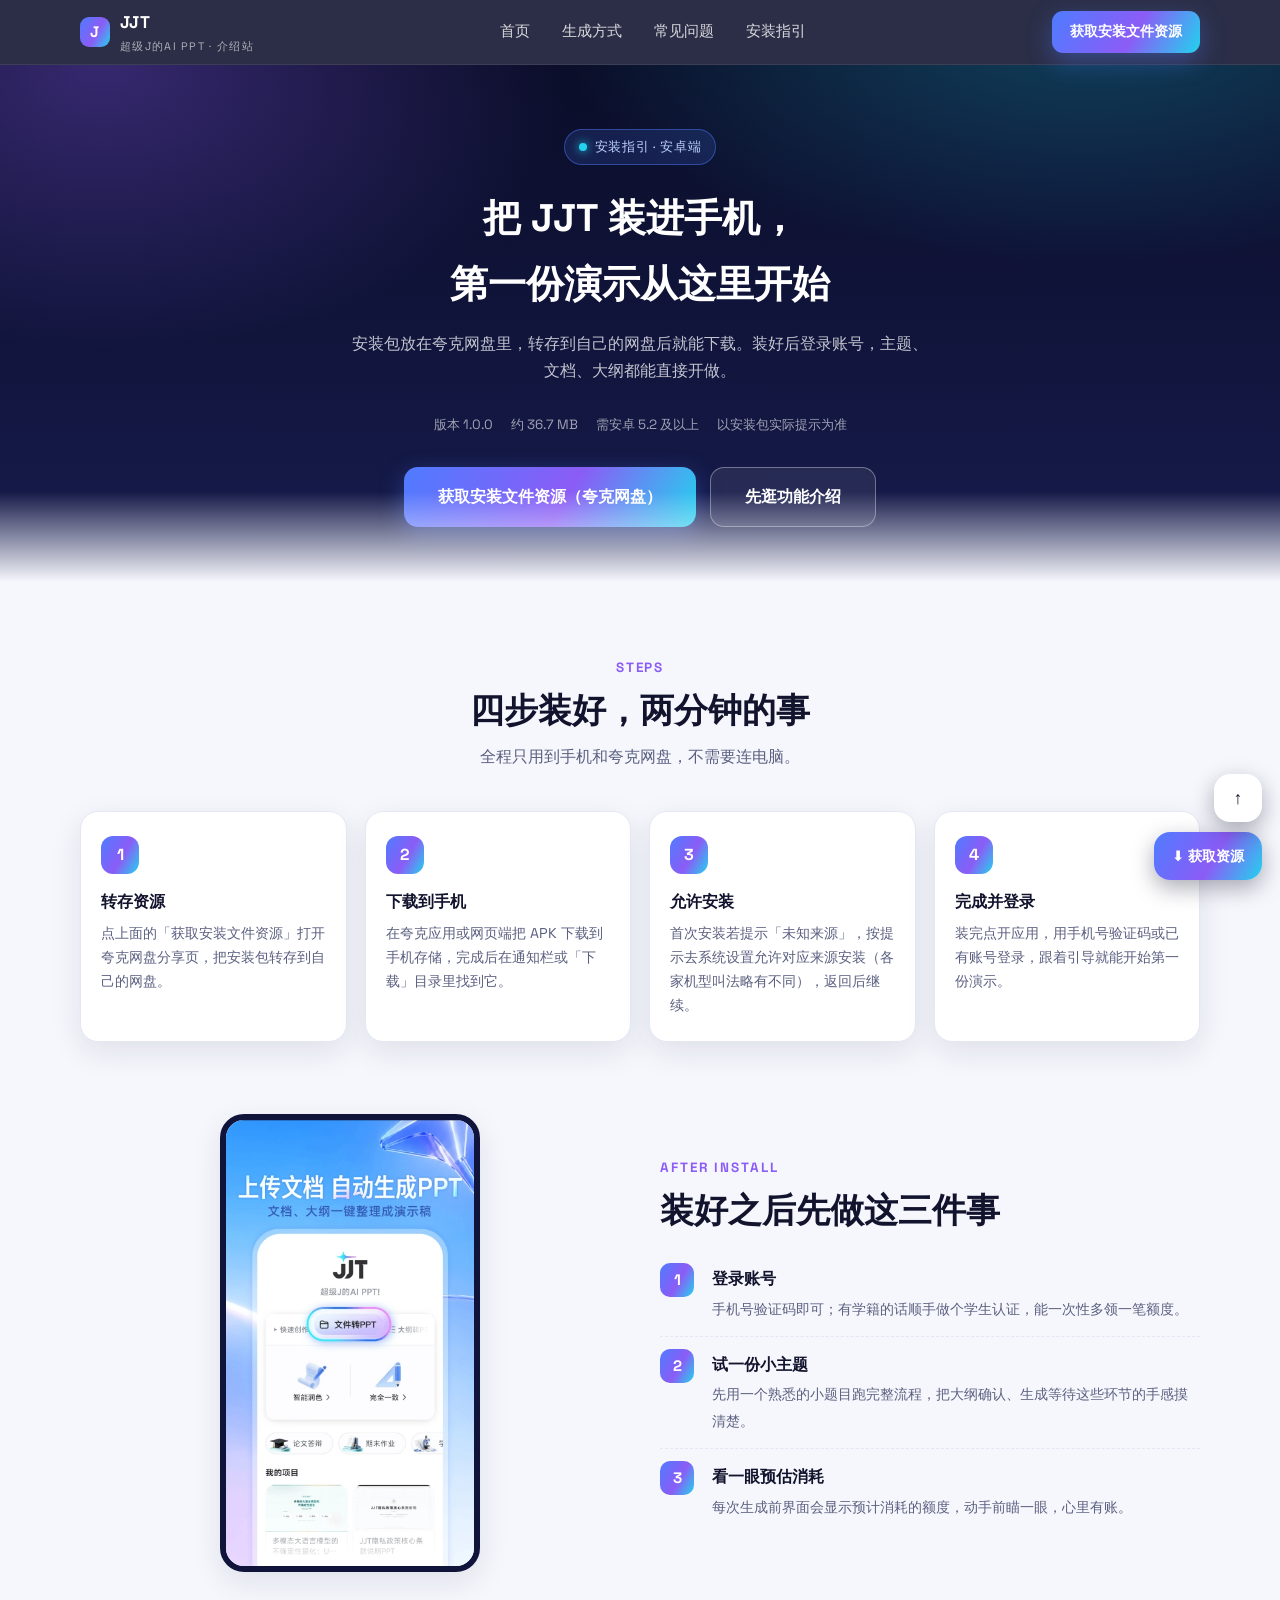
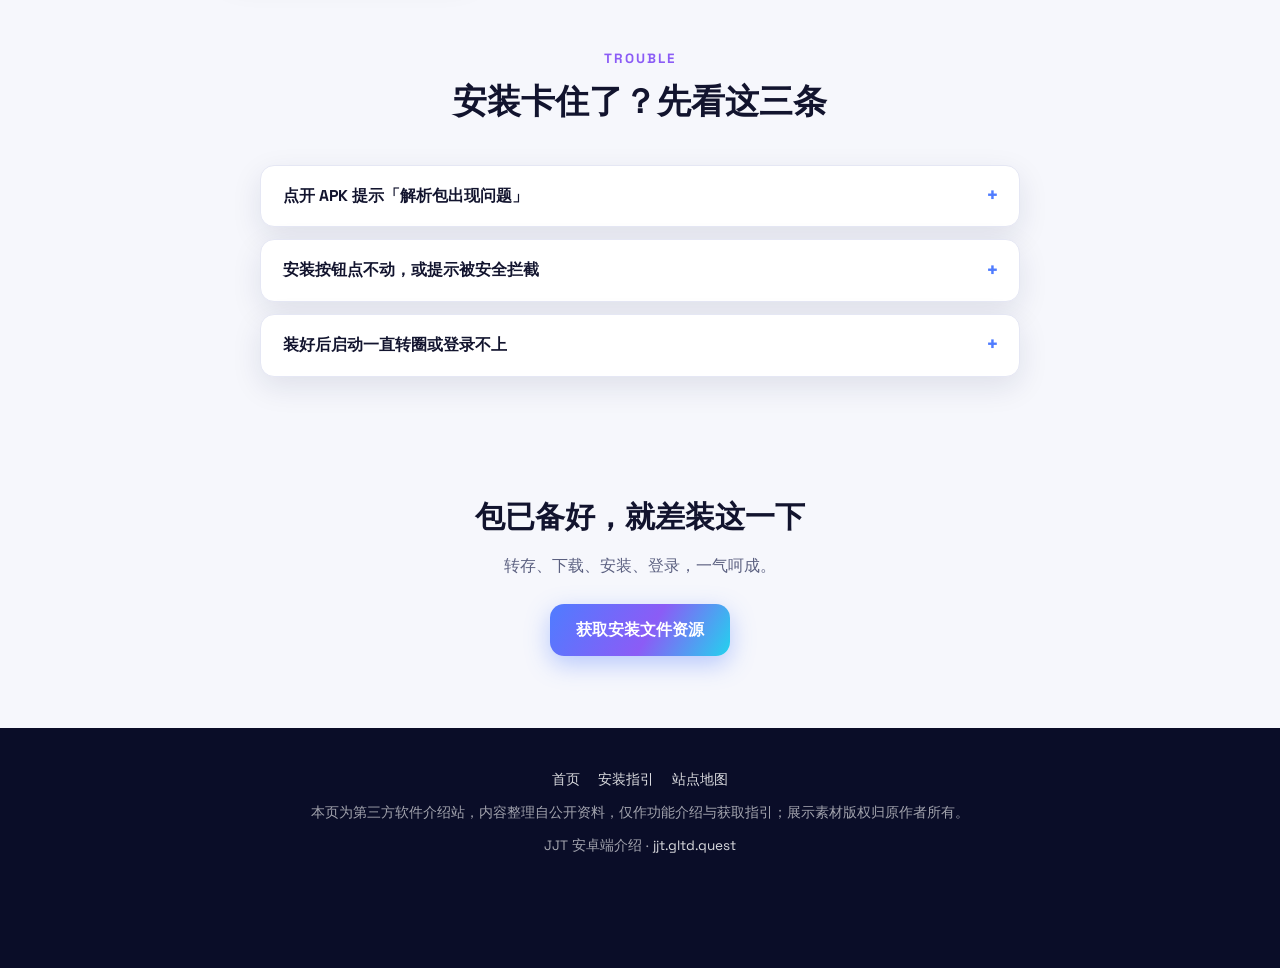
==== download.html @ 3115c352 "update" ====
<!DOCTYPE html>
<html lang="zh-CN">
<head>
  <meta charset="UTF-8">
  <meta name="viewport" content="width=device-width, initial-scale=1.0">
  <title>JJT 安卓安装包获取与安装步骤 · 装好就能开做演示</title>
  <meta name="description" content="从夸克网盘转存 JJT（超级J的AI PPT）安卓安装包，按四步完成安装并登录，解析失败、安装被拦截等常见问题也在这里一并给出处理办法。">
  <link rel="icon" href="/assets/img/favicon.svg" type="image/svg+xml">
  <link rel="preconnect" href="https://fonts.googleapis.com">
  <link rel="preconnect" href="https://fonts.gstatic.com" crossorigin>
  <link href="https://fonts.googleapis.com/css2?family=Space+Grotesk:wght@500;700&display=swap" rel="stylesheet">
  <link rel="stylesheet" href="/assets/css/style.css">
</head>
<body>

<header class="site-header">
  <div class="wrap header-in">
    <a class="brand" href="/">
      <span class="logo-dot">J</span>
      <span>JJT<small>超级J的AI PPT · 介绍站</small></span>
    </a>
    <nav class="site-nav" aria-label="站内导航">
      <ul>
        <li><a href="/">首页</a></li>
        <li><a href="/#ways">生成方式</a></li>
        <li><a href="/#faq">常见问题</a></li>
        <li><a href="/download.html">安装指引</a></li>
      </ul>
    </nav>
    <div class="header-cta">
      <a class="btn btn-primary btn-sm" data-link="download" href="#">获取安装文件资源</a>
    </div>
    <button class="nav-toggle" aria-label="打开菜单" aria-expanded="false"><span></span></button>
  </div>
</header>

<!-- 下载首屏 -->
<section class="stage">
  <div class="wrap dl-hero">
    <span class="kicker"><span class="dot"></span>安装指引 · 安卓端</span>
    <h1>把 JJT 装进手机，<br>第一份演示从这里开始</h1>
    <p class="sub">安装包放在夸克网盘里，转存到自己的网盘后就能下载。装好后登录账号，主题、文档、大纲都能直接开做。</p>
    <div class="dl-meta">
      <span>版本 1.0.0</span>
      <span>约 36.7 MB</span>
      <span>需安卓 5.2 及以上</span>
      <span>以安装包实际提示为准</span>
    </div>
    <div class="dl-actions">
      <a class="btn btn-primary" data-link="download" href="#">获取安装文件资源（夸克网盘）</a>
      <a class="btn btn-ghost-light" href="/">先逛功能介绍</a>
    </div>
  </div>
</section>

<!-- 安装步骤 -->
<section class="section" id="steps">
  <div class="wrap">
    <div class="section-head" style="text-align:center; margin-left:auto; margin-right:auto;">
      <span class="tag">Steps</span>
      <h2>四步装好，两分钟的事</h2>
      <p>全程只用到手机和夸克网盘，不需要连电脑。</p>
    </div>
    <div class="steps-grid">
      <div class="slide-card step">
        <div class="no">1</div>
        <h3>转存资源</h3>
        <p>点上面的「获取安装文件资源」打开夸克网盘分享页，把安装包转存到自己的网盘。</p>
      </div>
      <div class="slide-card step">
        <div class="no">2</div>
        <h3>下载到手机</h3>
        <p>在夸克应用或网页端把 APK 下载到手机存储，完成后在通知栏或「下载」目录里找到它。</p>
      </div>
      <div class="slide-card step">
        <div class="no">3</div>
        <h3>允许安装</h3>
        <p>首次安装若提示「未知来源」，按提示去系统设置允许对应来源安装（各家机型叫法略有不同），返回后继续。</p>
      </div>
      <div class="slide-card step">
        <div class="no">4</div>
        <h3>完成并登录</h3>
        <p>装完点开应用，用手机号验证码或已有账号登录，跟着引导就能开始第一份演示。</p>
      </div>
    </div>
  </div>
</section>

<!-- 截图一瞥 -->
<section class="section" style="padding-top:0;">
  <div class="wrap split">
    <div class="phone-inline">
      <img src="/assets/img/03_409x735.jpeg" width="409" height="735" alt="JJT 编辑界面：不满意让 AI 继续改" loading="lazy">
    </div>
    <div>
      <div class="section-head" style="margin-bottom:18px;">
        <span class="tag">After Install</span>
        <h2>装好之后先做这三件事</h2>
      </div>
      <ol class="order-list">
        <li><b>登录账号</b><span>手机号验证码即可；有学籍的话顺手做个学生认证，能一次性多领一笔额度。</span></li>
        <li><b>试一份小主题</b><span>先用一个熟悉的小题目跑完整流程，把大纲确认、生成等待这些环节的手感摸清楚。</span></li>
        <li><b>看一眼预估消耗</b><span>每次生成前界面会显示预计消耗的额度，动手前瞄一眼，心里有账。</span></li>
      </ol>
    </div>
  </div>
</section>

<!-- 常见安装问题 -->
<section class="section" id="dl-faq" style="padding-top:0;">
  <div class="wrap">
    <div class="section-head" style="text-align:center; margin-left:auto; margin-right:auto;">
      <span class="tag">Trouble</span>
      <h2>安装卡住了？先看这三条</h2>
    </div>
    <div class="faq dl-faq">
      <details>
        <summary>点开 APK 提示「解析包出现问题」</summary>
        <div class="faq-body">多半是下载中断导致文件不完整。回到网盘重新下载一次，装前核对文件大小仍在 36.7 MB 左右再安装。</div>
      </details>
      <details>
        <summary>安装按钮点不动，或提示被安全拦截</summary>
        <div class="faq-body">进系统设置的应用安装权限里，允许本次来源安装；个别机型的安全软件也会拦，先把「安装未知应用」的开关对本次安装放开，装完再按需收回。</div>
      </details>
      <details>
        <summary>装好后启动一直转圈或登录不上</summary>
        <div class="faq-body">首次启动需要联网验证账号。在 Wi-Fi 与流量之间切换一次再试，仍不行就清一次应用缓存重开；验证码收不到时先等 60 秒再重发。</div>
      </details>
    </div>
  </div>
</section>

<!-- CTA -->
<section class="section" style="padding-top:0;">
  <div class="wrap cta-band">
    <h2>包已备好，就差装这一下</h2>
    <p>转存、下载、安装、登录，一气呵成。</p>
    <a class="btn btn-primary" data-link="download" href="#">获取安装文件资源</a>
  </div>
</section>

<footer class="site-footer">
  <div class="wrap footer-in">
    <div class="foot-nav">
      <a href="/">首页</a>
      <a href="/download.html">安装指引</a>
      <a href="/sitemap.xml">站点地图</a>
    </div>
    <p>本页为第三方软件介绍站，内容整理自公开资料，仅作功能介绍与获取指引；展示素材版权归原作者所有。</p>
    <p>JJT 安卓端介绍 · <a href="https://jjt.gltd.quest/">jjt.gltd.quest</a></p>
  </div>
</footer>

<!-- 右下角浮动按钮 -->
<div class="fab-wrap">
  <button class="fab fab-top" aria-label="返回顶部">↑</button>
  <a class="fab fab-dl" data-link="download" href="#" aria-label="获取安装文件资源">⬇ 获取资源</a>
</div>

<script src="/assets/js/links.js"></script>
<script src="/assets/js/main.js"></script>
</body>
</html>
---- assets/css/style.css ----
/* =========================================================
   JJT 介绍站 · 「放映厅」主题
   深蓝紫舞台 + 极光渐变 + 幻灯片框母题
   ========================================================= */
:root {
  --ink: #12142e;
  --muted: #5b6080;
  --stage-1: #0a0d28;
  --stage-2: #171c4e;
  --acc-blue: #4f7cff;
  --acc-violet: #8b5cf6;
  --acc-cyan: #22d3ee;
  --bg: #f6f7fc;
  --card: #ffffff;
  --line: #e5e7f4;
  --grad: linear-gradient(120deg, var(--acc-blue), var(--acc-violet) 55%, var(--acc-cyan));
  --radius: 18px;
  --shadow: 0 10px 30px rgba(23, 28, 78, 0.10);
}

* { box-sizing: border-box; margin: 0; padding: 0; }

html { scroll-behavior: smooth; }

body {
  font-family: "Space Grotesk", "PingFang SC", "Hiragino Sans GB", "Microsoft YaHei", system-ui, sans-serif;
  color: var(--ink);
  background: var(--bg);
  line-height: 1.7;
  -webkit-font-smoothing: antialiased;
}

img { max-width: 100%; height: auto; display: block; }

a { color: var(--acc-blue); text-decoration: none; }
a:hover { text-decoration: underline; }

.wrap { width: min(1120px, 92%); margin: 0 auto; }

/* ---------- 顶部导航 ---------- */
.site-header {
  position: sticky;
  top: 0;
  z-index: 60;
  background: rgba(10, 13, 40, 0.86);
  backdrop-filter: blur(12px);
  border-bottom: 1px solid rgba(255, 255, 255, 0.08);
}

.header-in {
  display: flex;
  align-items: center;
  justify-content: space-between;
  gap: 16px;
  min-height: 64px;
}

.brand {
  display: inline-flex;
  align-items: center;
  gap: 10px;
  color: #fff;
  font-weight: 700;
  font-size: 1.06rem;
  letter-spacing: 0.02em;
  text-decoration: none;
}
.brand:hover { text-decoration: none; }

.brand .logo-dot {
  width: 30px; height: 30px;
  border-radius: 9px;
  background: var(--grad);
  display: inline-flex;
  align-items: center;
  justify-content: center;
  color: #fff;
  font-weight: 700;
  font-size: 0.95rem;
}

.brand small {
  display: block;
  font-size: 0.68rem;
  font-weight: 400;
  color: rgba(255, 255, 255, 0.62);
  letter-spacing: 0.12em;
}

.site-nav ul {
  display: flex;
  align-items: center;
  gap: 4px;
  list-style: none;
}

.site-nav a {
  display: block;
  padding: 8px 14px;
  border-radius: 10px;
  color: rgba(255, 255, 255, 0.82);
  font-size: 0.92rem;
}
.site-nav a:hover {
  color: #fff;
  background: rgba(255, 255, 255, 0.08);
  text-decoration: none;
}

.header-cta {
  flex-shrink: 0;
}

.nav-toggle {
  display: none;
  background: rgba(255, 255, 255, 0.10);
  border: 1px solid rgba(255, 255, 255, 0.22);
  border-radius: 10px;
  width: 42px;
  height: 38px;
  cursor: pointer;
  position: relative;
}
.nav-toggle span,
.nav-toggle::before,
.nav-toggle::after {
  content: "";
  position: absolute;
  left: 10px;
  right: 10px;
  height: 2px;
  border-radius: 2px;
  background: #fff;
  transition: transform 0.25s ease, opacity 0.25s ease;
}
.nav-toggle::before { top: 11px; }
.nav-toggle span { top: 18px; }
.nav-toggle::after { top: 25px; }
.nav-open .nav-toggle::before { transform: translateY(7px) rotate(45deg); }
.nav-open .nav-toggle span { opacity: 0; }
.nav-open .nav-toggle::after { transform: translateY(-7px) rotate(-45deg); }

/* ---------- 按钮 ---------- */
.btn {
  display: inline-flex;
  align-items: center;
  justify-content: center;
  gap: 8px;
  padding: 13px 26px;
  border-radius: 14px;
  font-weight: 700;
  font-size: 0.98rem;
  border: none;
  cursor: pointer;
  transition: transform 0.15s ease, box-shadow 0.15s ease;
}
.btn:hover { text-decoration: none; transform: translateY(-2px); }

.btn-primary {
  background: var(--grad);
  color: #fff;
  box-shadow: 0 8px 24px rgba(79, 124, 255, 0.38);
}

.btn-ghost-light {
  background: rgba(255, 255, 255, 0.08);
  color: #fff;
  border: 1px solid rgba(255, 255, 255, 0.35);
}

.btn-ghost {
  background: #fff;
  color: var(--acc-blue);
  border: 1.5px solid var(--acc-blue);
}

.btn-sm { padding: 9px 18px; font-size: 0.88rem; border-radius: 11px; }

/* ---------- 舞台首屏 ---------- */
.stage {
  position: relative;
  background:
    radial-gradient(900px 420px at 85% -10%, rgba(34, 211, 238, 0.28), transparent 60%),
    radial-gradient(760px 460px at 8% 0%, rgba(139, 92, 246, 0.34), transparent 62%),
    linear-gradient(180deg, var(--stage-1), var(--stage-2));
  color: #fff;
  overflow: hidden;
}

.stage::after {
  content: "";
  position: absolute;
  inset: auto 0 -1px 0;
  height: 90px;
  background: linear-gradient(180deg, transparent, var(--bg));
  pointer-events: none;
}

.hero {
  display: grid;
  grid-template-columns: 1.15fr 1fr;
  gap: 48px;
  align-items: center;
  padding: 76px 0 96px;
}

.kicker {
  display: inline-flex;
  align-items: center;
  gap: 8px;
  padding: 6px 14px;
  border-radius: 999px;
  background: rgba(79, 124, 255, 0.16);
  border: 1px solid rgba(79, 124, 255, 0.45);
  color: #bcd0ff;
  font-size: 0.82rem;
  letter-spacing: 0.06em;
  margin-bottom: 20px;
}

.kicker .dot {
  width: 8px; height: 8px;
  border-radius: 50%;
  background: var(--acc-cyan);
  box-shadow: 0 0 10px var(--acc-cyan);
}

.hero h1 {
  font-size: clamp(1.9rem, 4vw, 3rem);
  line-height: 1.28;
  letter-spacing: 0.01em;
  margin-bottom: 18px;
}

.hero h1 .hl {
  background: var(--grad);
  -webkit-background-clip: text;
  background-clip: text;
  color: transparent;
}

.hero .lead {
  color: rgba(255, 255, 255, 0.78);
  font-size: 1.02rem;
  max-width: 34em;
  margin-bottom: 30px;
}

.hero-actions { display: flex; flex-wrap: wrap; gap: 14px; margin-bottom: 34px; }

.hero-facts {
  display: flex;
  flex-wrap: wrap;
  gap: 10px 26px;
  color: rgba(255, 255, 255, 0.66);
  font-size: 0.86rem;
}
.hero-facts b { color: #fff; font-size: 1.05rem; margin-right: 4px; }

/* 手机框展示 */
.hero-shots {
  position: relative;
  display: flex;
  justify-content: center;
  gap: 18px;
}

.phone {
  width: 46%;
  max-width: 220px;
  border-radius: 26px;
  border: 6px solid rgba(255, 255, 255, 0.14);
  box-shadow: 0 24px 60px rgba(0, 0, 0, 0.45);
  overflow: hidden;
  background: #0d1030;
}

.phone img { width: 100%; }

.phone.tilt-a { transform: rotate(-3deg) translateY(16px); }
.phone.tilt-b { transform: rotate(2.5deg) translateY(-10px); }

/* ---------- 通用区块 ---------- */
.section { padding: 72px 0; }
.section-head { max-width: 40em; margin-bottom: 40px; }
.section-head .tag {
  color: var(--acc-violet);
  font-weight: 700;
  font-size: 0.84rem;
  letter-spacing: 0.14em;
  text-transform: uppercase;
}
.section-head h2 {
  font-size: clamp(1.5rem, 3vw, 2.1rem);
  line-height: 1.35;
  margin: 8px 0 10px;
}
.section-head p { color: var(--muted); }

/* 幻灯片卡片 */
.slide-card {
  background: var(--card);
  border: 1px solid var(--line);
  border-radius: var(--radius);
  box-shadow: var(--shadow);
  overflow: hidden;
}

/* ---------- 功能亮点 ---------- */
.grid-6 {
  display: grid;
  grid-template-columns: repeat(3, 1fr);
  gap: 20px;
}

.feat {
  padding: 26px 24px 24px;
  position: relative;
}
.feat::before {
  content: "";
  position: absolute;
  top: 0; left: 0; right: 0;
  height: 4px;
  background: var(--grad);
  opacity: 0.85;
}
.feat .ico {
  width: 46px; height: 46px;
  border-radius: 13px;
  display: flex;
  align-items: center;
  justify-content: center;
  font-size: 1.3rem;
  background: linear-gradient(135deg, rgba(79, 124, 255, 0.14), rgba(139, 92, 246, 0.16));
  margin-bottom: 14px;
}
.feat h3 { font-size: 1.06rem; margin-bottom: 8px; }
.feat p { color: var(--muted); font-size: 0.92rem; }

/* ---------- 生成方式（横排幻灯片） ---------- */
.ways {
  display: grid;
  grid-template-columns: repeat(4, 1fr);
  gap: 18px;
}

.way {
  padding: 22px 20px;
  border-radius: var(--radius);
  background: var(--card);
  border: 1px solid var(--line);
  box-shadow: var(--shadow);
  position: relative;
}
.way .no {
  font-size: 0.78rem;
  font-weight: 700;
  letter-spacing: 0.1em;
  color: var(--acc-cyan);
  margin-bottom: 8px;
  display: block;
}
.way h3 { font-size: 1.02rem; margin-bottom: 6px; }
.way p { color: var(--muted); font-size: 0.88rem; }

.way-note {
  margin-top: 22px;
  padding: 16px 20px;
  border-radius: 14px;
  background: linear-gradient(120deg, rgba(79, 124, 255, 0.08), rgba(139, 92, 246, 0.10));
  border: 1px solid rgba(79, 124, 255, 0.22);
  color: #3c4668;
  font-size: 0.92rem;
}

/* ---------- 编辑与导出（图文双列） ---------- */
.split {
  display: grid;
  grid-template-columns: 1fr 1fr;
  gap: 40px;
  align-items: center;
}

.split .phone-inline {
  width: min(260px, 70%);
  margin: 0 auto;
  border-radius: 24px;
  border: 6px solid #10133a;
  box-shadow: var(--shadow);
  overflow: hidden;
}

.order-list { list-style: none; counter-reset: step; }
.order-list li {
  counter-increment: step;
  position: relative;
  padding: 14px 0 14px 52px;
  border-bottom: 1px dashed var(--line);
}
.order-list li:last-child { border-bottom: none; }
.order-list li::before {
  content: counter(step);
  position: absolute;
  left: 0; top: 12px;
  width: 34px; height: 34px;
  border-radius: 10px;
  background: var(--grad);
  color: #fff;
  font-weight: 700;
  display: flex;
  align-items: center;
  justify-content: center;
  font-size: 0.95rem;
}
.order-list b { display: block; margin-bottom: 2px; }
.order-list span { color: var(--muted); font-size: 0.9rem; }

.export-chips { display: flex; flex-wrap: wrap; gap: 10px; margin-top: 16px; }
.chip {
  padding: 7px 16px;
  border-radius: 999px;
  background: #fff;
  border: 1px solid var(--line);
  font-size: 0.86rem;
  color: #3c4668;
}
.chip b { color: var(--acc-violet); }

/* ---------- 场景 ---------- */
.scenes {
  display: grid;
  grid-template-columns: repeat(5, 1fr);
  gap: 16px;
}
.scene {
  padding: 22px 14px;
  text-align: center;
  border-radius: var(--radius);
  background: var(--card);
  border: 1px solid var(--line);
  box-shadow: var(--shadow);
}
.scene .em { font-size: 1.6rem; display: block; margin-bottom: 8px; }
.scene b { font-size: 0.95rem; display: block; margin-bottom: 4px; }
.scene span { color: var(--muted); font-size: 0.8rem; }

/* ---------- 双端 ---------- */
.duo {
  border-radius: 22px;
  overflow: hidden;
  background:
    radial-gradient(600px 300px at 90% 20%, rgba(34, 211, 238, 0.25), transparent 60%),
    linear-gradient(120deg, #12162f, #232a66);
  color: #fff;
  padding: 44px 40px;
  display: grid;
  grid-template-columns: 1.2fr 1fr;
  gap: 30px;
  align-items: center;
}
.duo h2 { font-size: 1.5rem; margin-bottom: 12px; }
.duo p { color: rgba(255, 255, 255, 0.78); font-size: 0.96rem; }
.duo .duo-points { list-style: none; }
.duo .duo-points li {
  padding: 9px 0 9px 26px;
  position: relative;
  color: rgba(255, 255, 255, 0.86);
  font-size: 0.93rem;
}
.duo .duo-points li::before {
  content: "✓";
  position: absolute;
  left: 0; top: 9px;
  width: 18px; height: 18px;
  border-radius: 6px;
  background: var(--grad);
  font-size: 0.72rem;
  display: flex;
  align-items: center;
  justify-content: center;
}

/* ---------- FAQ ---------- */
.faq { max-width: 780px; }
.faq details {
  background: var(--card);
  border: 1px solid var(--line);
  border-radius: 14px;
  margin-bottom: 12px;
  box-shadow: var(--shadow);
  overflow: hidden;
}
.faq summary {
  cursor: pointer;
  padding: 17px 22px;
  font-weight: 700;
  font-size: 0.98rem;
  list-style: none;
  position: relative;
  padding-right: 48px;
}
.faq summary::-webkit-details-marker { display: none; }
.faq summary::after {
  content: "+";
  position: absolute;
  right: 20px; top: 50%;
  transform: translateY(-50%);
  font-size: 1.3rem;
  color: var(--acc-blue);
  transition: transform 0.2s ease;
}
.faq details[open] summary::after { transform: translateY(-50%) rotate(45deg); }
.faq .faq-body { padding: 0 22px 18px; color: var(--muted); font-size: 0.93rem; }

/* ---------- CTA 条 ---------- */
.cta-band {
  text-align: center;
  padding: 30px 24px 0;
}
.cta-band h2 { font-size: clamp(1.4rem, 3vw, 1.9rem); margin-bottom: 10px; }
.cta-band p { color: var(--muted); margin-bottom: 24px; }

/* ---------- 页脚 ---------- */
.site-footer {
  background: #0a0d28;
  color: rgba(255, 255, 255, 0.62);
  padding: 40px 0 110px;
  font-size: 0.85rem;
}
.footer-in {
  display: flex;
  flex-direction: column;
  gap: 10px;
  align-items: center;
  text-align: center;
}
.footer-in a { color: rgba(255, 255, 255, 0.85); }
.site-footer .foot-nav { display: flex; gap: 18px; flex-wrap: wrap; justify-content: center; }

/* ---------- 右下角浮动按钮 ---------- */
.fab-wrap {
  position: fixed;
  right: 18px;
  bottom: 20px;
  z-index: 80;
  display: flex;
  flex-direction: column;
  gap: 10px;
  align-items: flex-end;
}
.fab {
  width: 48px;
  height: 48px;
  border-radius: 16px;
  display: flex;
  align-items: center;
  justify-content: center;
  border: none;
  cursor: pointer;
  font-size: 1.1rem;
  box-shadow: 0 8px 22px rgba(18, 20, 46, 0.35);
}
.fab-top {
  background: #fff;
  color: var(--ink);
  opacity: 0;
  pointer-events: none;
  transform: translateY(8px);
  transition: opacity 0.25s ease, transform 0.25s ease;
}
.fab-top.is-shown { opacity: 1; pointer-events: auto; transform: translateY(0); }
.fab-dl {
  width: auto;
  padding: 0 18px;
  background: var(--grad);
  color: #fff;
  font-weight: 700;
  font-size: 0.9rem;
  text-decoration: none;
  gap: 6px;
}
.fab-dl:hover { text-decoration: none; }

/* ---------- 下载页 ---------- */
.dl-hero {
  text-align: center;
  padding: 64px 0 54px;
}
.dl-hero h1 { font-size: clamp(1.7rem, 3.6vw, 2.4rem); margin-bottom: 14px; }
.dl-hero .sub { color: rgba(255, 255, 255, 0.75); max-width: 36em; margin: 0 auto 26px; }
.dl-meta {
  display: inline-flex;
  flex-wrap: wrap;
  justify-content: center;
  gap: 8px 18px;
  color: rgba(255, 255, 255, 0.6);
  font-size: 0.84rem;
  margin-bottom: 30px;
}
.dl-meta span { white-space: nowrap; }
.dl-actions { display: flex; justify-content: center; gap: 14px; flex-wrap: wrap; }
.dl-actions .btn { padding: 15px 34px; font-size: 1.02rem; }

.steps-grid {
  display: grid;
  grid-template-columns: repeat(4, 1fr);
  gap: 18px;
}
.step {
  padding: 24px 20px;
  text-align: left;
}
.step .no {
  width: 38px; height: 38px;
  border-radius: 12px;
  background: var(--grad);
  color: #fff;
  font-weight: 700;
  display: flex;
  align-items: center;
  justify-content: center;
  margin-bottom: 14px;
}
.step h3 { font-size: 1rem; margin-bottom: 6px; }
.step p { color: var(--muted); font-size: 0.89rem; }

.dl-faq { max-width: 760px; margin: 0 auto; }

/* ---------- 响应式 ---------- */
@media (max-width: 980px) {
  .grid-6 { grid-template-columns: repeat(2, 1fr); }
  .ways { grid-template-columns: repeat(2, 1fr); }
  .scenes { grid-template-columns: repeat(3, 1fr); }
  .steps-grid { grid-template-columns: repeat(2, 1fr); }
  .duo { grid-template-columns: 1fr; padding: 36px 26px; }
}

@media (max-width: 820px) {
  .site-nav {
    position: absolute;
    top: 100%;
    left: 0;
    right: 0;
    background: rgba(10, 13, 40, 0.97);
    border-bottom: 1px solid rgba(255, 255, 255, 0.1);
    display: none;
  }
  .nav-open .site-nav { display: block; }
  .site-nav ul {
    flex-direction: column;
    align-items: stretch;
    gap: 0;
    padding: 10px 16px 16px;
  }
  .site-nav a { padding: 12px 14px; font-size: 1rem; }
  .nav-toggle { display: block; }
  .header-cta { display: none; }
  .nav-open .header-cta { display: block; width: 100%; padding: 0 16px 18px; }
  .nav-open .header-cta .btn { width: 100%; }

  .hero { grid-template-columns: 1fr; padding: 56px 0 72px; gap: 40px; }
  .hero-shots { gap: 14px; }
  .split { grid-template-columns: 1fr; gap: 26px; }
}

@media (max-width: 560px) {
  .grid-6 { grid-template-columns: 1fr 1fr; gap: 12px; }
  .ways { grid-template-columns: 1fr; }
  .scenes { grid-template-columns: repeat(2, 1fr); }
  .steps-grid { grid-template-columns: 1fr; }
  .section { padding: 52px 0; }
  .hero-shots { flex-wrap: wrap; }
  .phone { width: 44%; }
  .phone.tilt-a, .phone.tilt-b { transform: none; }
  .duo { padding: 30px 20px; }
}

/* ---------- 动效降级 ---------- */
@media (prefers-reduced-motion: reduce) {
  html { scroll-behavior: auto; }
  *, *::before, *::after { transition: none !important; animation: none !important; }
}
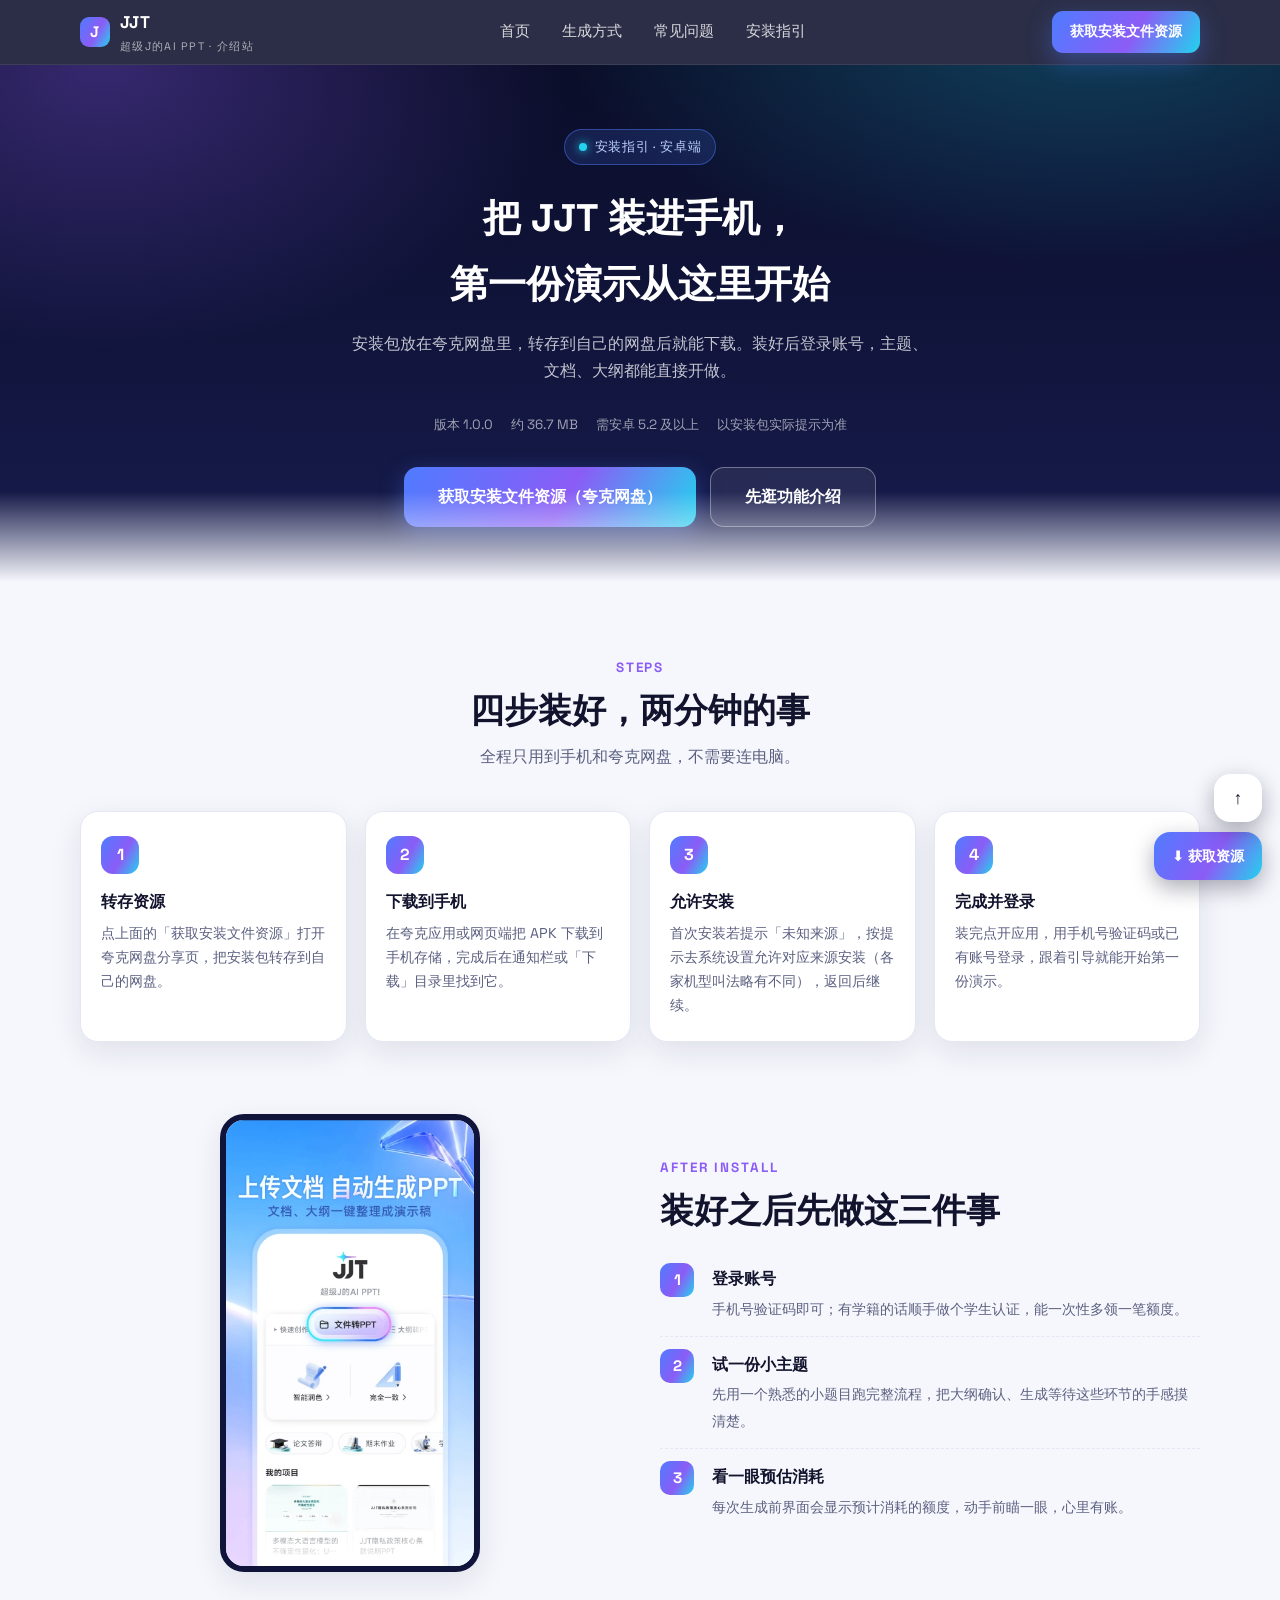
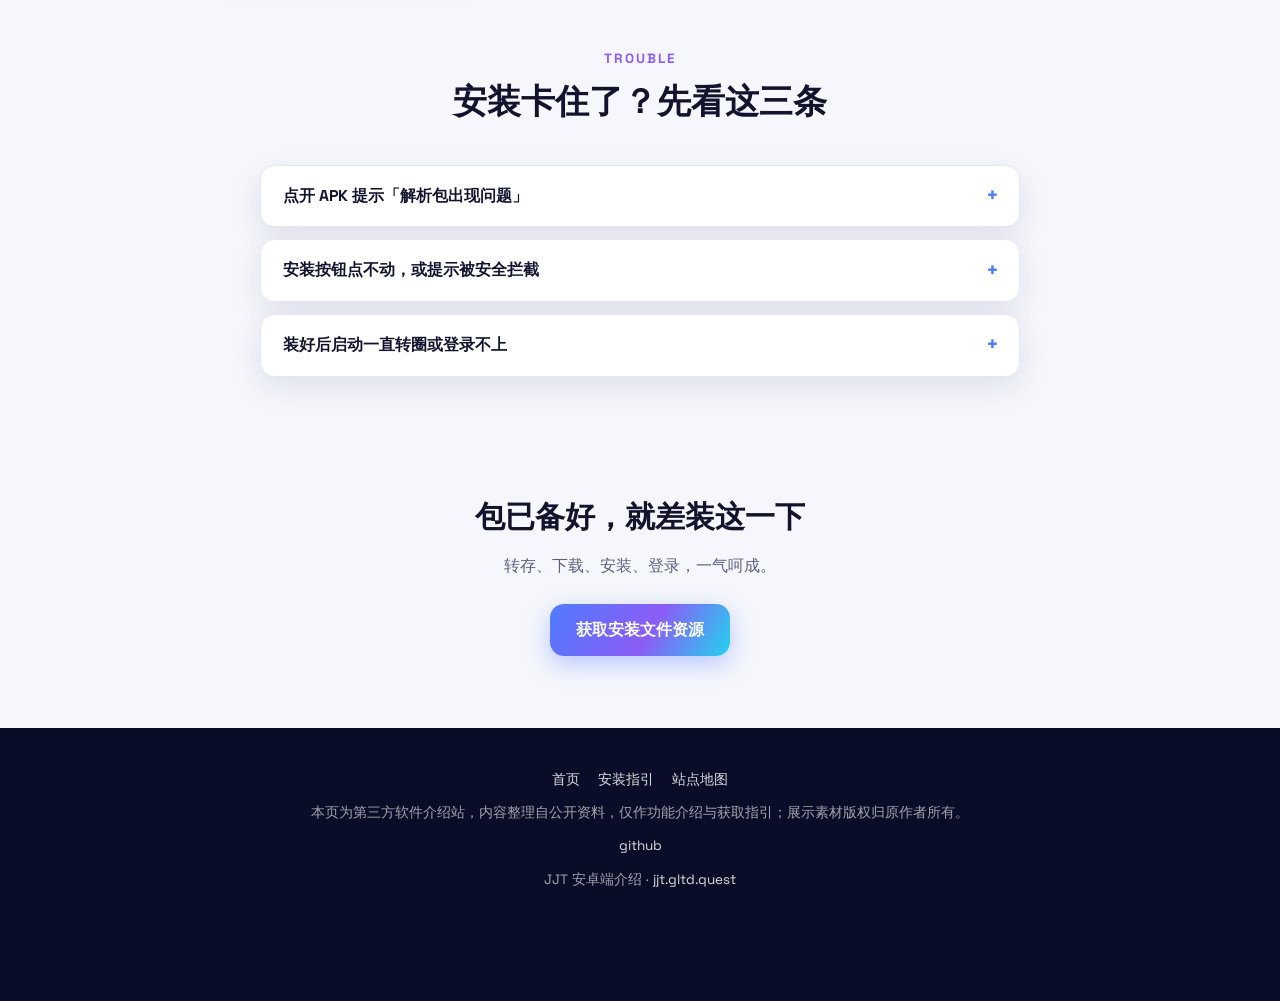
==== commit c0473b37: "update" ====
--- a/download.html
+++ b/download.html
@@ -147,6 +147,7 @@
       <a href="/sitemap.xml">站点地图</a>
     </div>
     <p>本页为第三方软件介绍站，内容整理自公开资料，仅作功能介绍与获取指引；展示素材版权归原作者所有。</p>
+    <p><a href="https://github.com/alipymanbu/jjt.gltd.quest">github</a></p>
     <p>JJT 安卓端介绍 · <a href="https://jjt.gltd.quest/">jjt.gltd.quest</a></p>
   </div>
 </footer>
